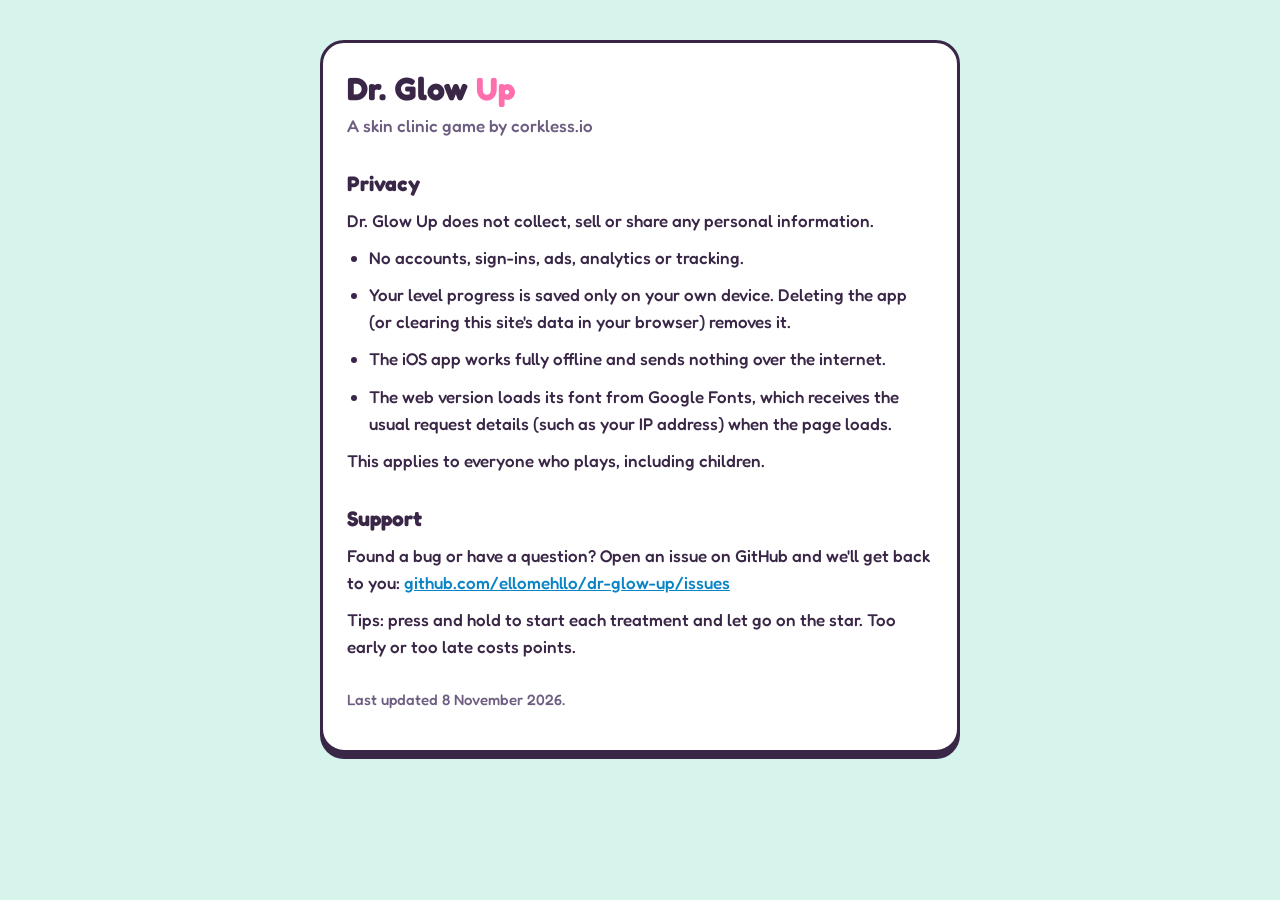
==== privacy.html @ ca66ac0e "Add privacy and support page for the iOS app listing Co-Authored-By: Claude Opus 5.5 <noreply@anthro" ====
<!doctype html>
<html lang="en">
<head>
  <meta charset="utf-8">
  <meta name="viewport" content="width=device-width, initial-scale=1">
  <title>Dr. Glow Up: Privacy and Support</title>
  <link rel="stylesheet" href="https://fonts.googleapis.com/css2?family=Fredoka:wght@500;600;700&display=swap">
  <style>
    :root { --ink: #3a2747; --muted: #6d5d80; --pink: #ff6fae; --bg: #d6f3ec; }
    * { box-sizing: border-box; }
    body { margin: 0; background: var(--bg); color: var(--ink); font: 500 17px/1.6 'Fredoka', ui-rounded, system-ui, sans-serif; }
    main { max-width: 680px; margin: 0 auto; padding: 40px 20px 64px; }
    .card { background: #fff; border: 3px solid var(--ink); border-radius: 24px; padding: 28px 24px; box-shadow: 0 6px 0 var(--ink); }
    h1 { font-weight: 700; font-size: 32px; line-height: 1.15; margin: 0 0 4px; }
    h1 span { color: var(--pink); }
    h2 { font-weight: 700; font-size: 21px; margin: 28px 0 6px; }
    p, li { margin: 0 0 10px; }
    ul { padding-left: 22px; margin: 0 0 10px; }
    .by { color: var(--muted); margin-bottom: 8px; }
    a { color: #0b84c6; }
    .small { color: var(--muted); font-size: 15px; margin-top: 28px; }
  </style>
</head>
<body>
  <main>
    <div class="card">
      <h1>Dr. Glow <span>Up</span></h1>
      <p class="by">A skin clinic game by corkless.io</p>

      <h2 id="privacy">Privacy</h2>
      <p>Dr. Glow Up does not collect, sell or share any personal information.</p>
      <ul>
        <li>No accounts, sign-ins, ads, analytics or tracking.</li>
        <li>Your level progress is saved only on your own device. Deleting the app (or clearing this site's data in your browser) removes it.</li>
        <li>The iOS app works fully offline and sends nothing over the internet.</li>
        <li>The web version loads its font from Google Fonts, which receives the usual request details (such as your IP address) when the page loads.</li>
      </ul>
      <p>This applies to everyone who plays, including children.</p>

      <h2 id="support">Support</h2>
      <p>Found a bug or have a question? Open an issue on GitHub and we'll get back to you:
        <a href="https://github.com/ellomehllo/dr-glow-up/issues">github.com/ellomehllo/dr-glow-up/issues</a></p>
      <p>Tips: press and hold to start each treatment and let go on the star. Too early or too late costs points.</p>

      <p class="small">Last updated 8 November 2026.</p>
    </div>
  </main>
</body>
</html>
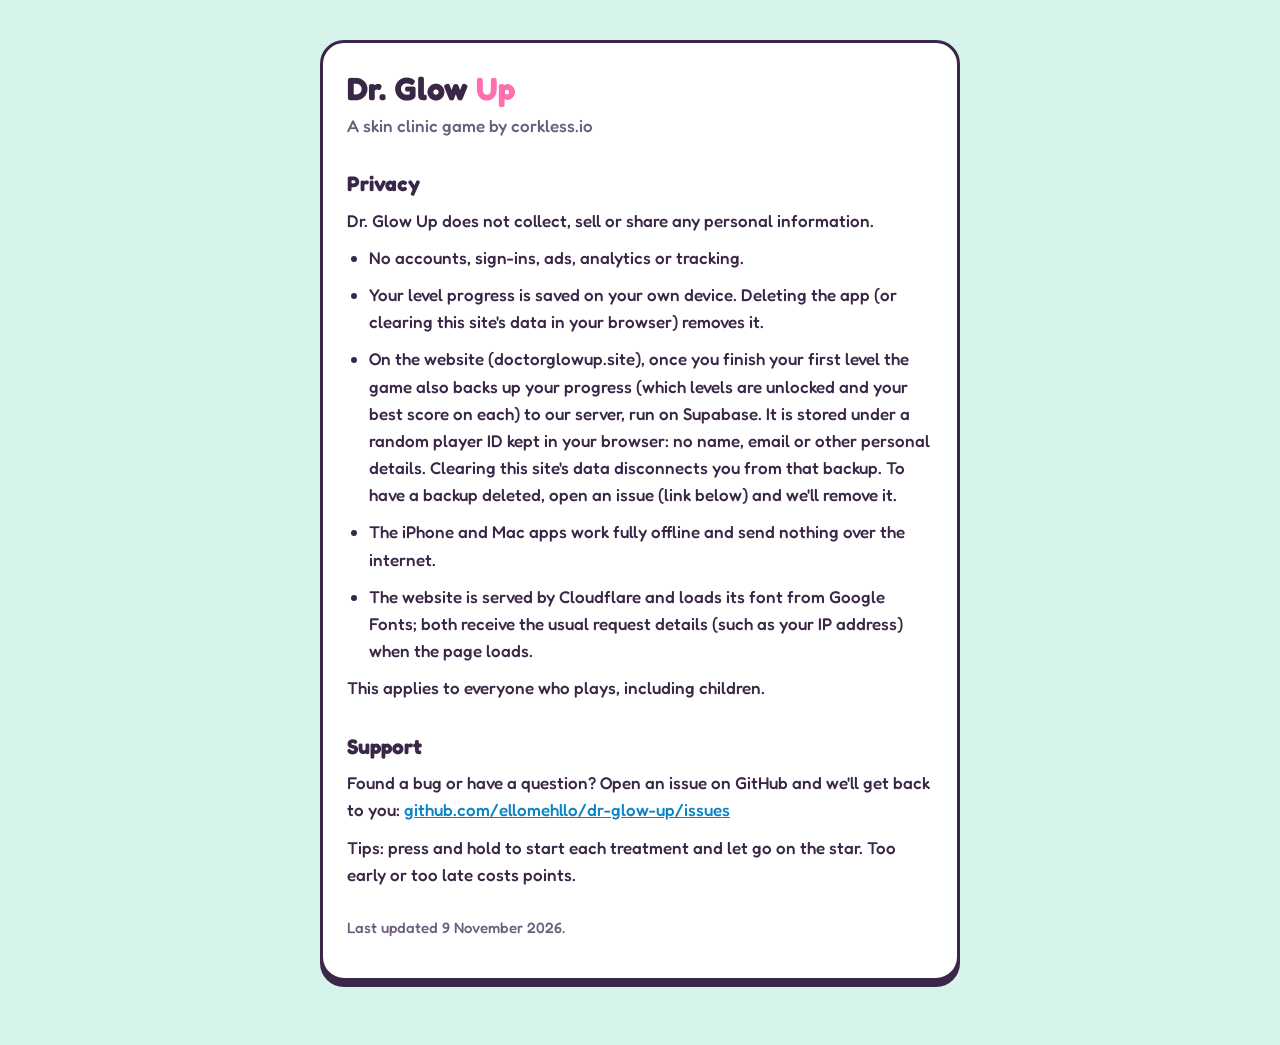
==== commit 111bca9a: "Host on doctorglowup.site with an anonymous cloud save A Cloudflare Worker serves the game at doctor" ====
--- a/privacy.html
+++ b/privacy.html
@@ -31,9 +31,10 @@
       <p>Dr. Glow Up does not collect, sell or share any personal information.</p>
       <ul>
         <li>No accounts, sign-ins, ads, analytics or tracking.</li>
-        <li>Your level progress is saved only on your own device. Deleting the app (or clearing this site's data in your browser) removes it.</li>
-        <li>The iOS app works fully offline and sends nothing over the internet.</li>
-        <li>The web version loads its font from Google Fonts, which receives the usual request details (such as your IP address) when the page loads.</li>
+        <li>Your level progress is saved on your own device. Deleting the app (or clearing this site's data in your browser) removes it.</li>
+        <li>On the website (doctorglowup.site), once you finish your first level the game also backs up your progress (which levels are unlocked and your best score on each) to our server, run on Supabase. It is stored under a random player ID kept in your browser: no name, email or other personal details. Clearing this site's data disconnects you from that backup. To have a backup deleted, open an issue (link below) and we'll remove it.</li>
+        <li>The iPhone and Mac apps work fully offline and send nothing over the internet.</li>
+        <li>The website is served by Cloudflare and loads its font from Google Fonts; both receive the usual request details (such as your IP address) when the page loads.</li>
       </ul>
       <p>This applies to everyone who plays, including children.</p>
 
@@ -42,7 +43,7 @@
         <a href="https://github.com/ellomehllo/dr-glow-up/issues">github.com/ellomehllo/dr-glow-up/issues</a></p>
       <p>Tips: press and hold to start each treatment and let go on the star. Too early or too late costs points.</p>
 
-      <p class="small">Last updated 8 November 2026.</p>
+      <p class="small">Last updated 9 November 2026.</p>
     </div>
   </main>
 </body>
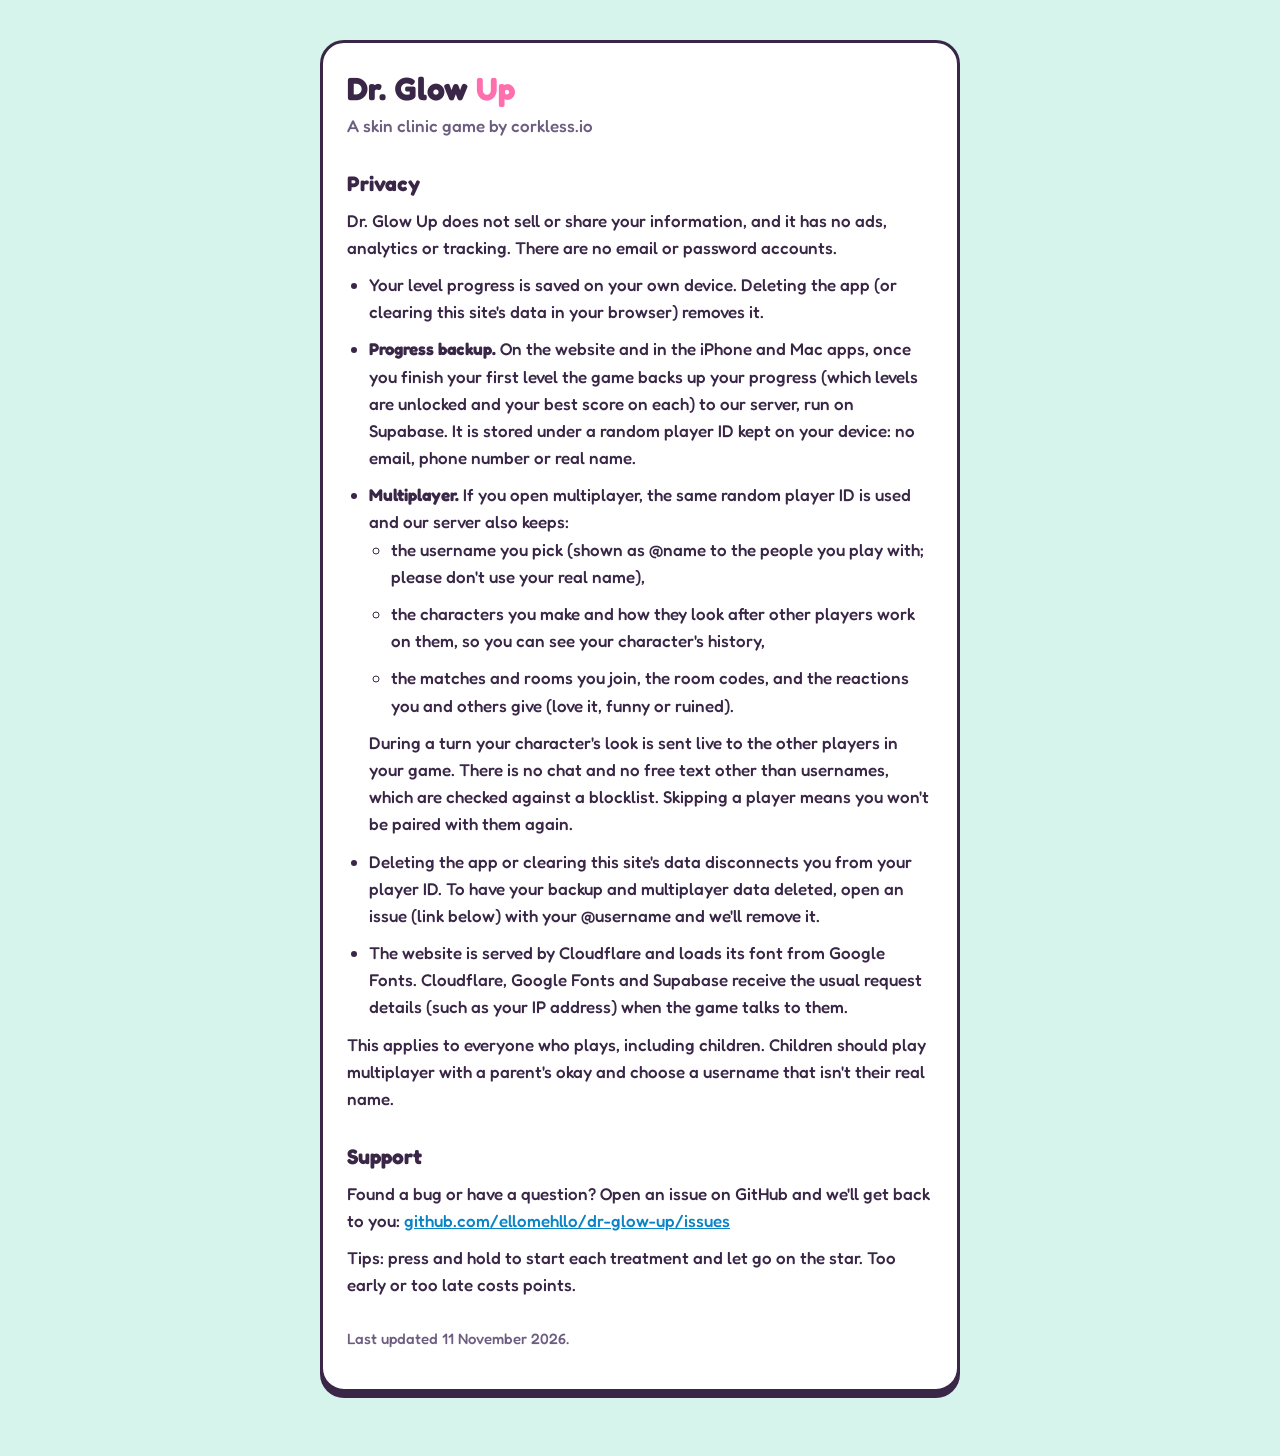
==== commit ea4c46d1: "Multiplayer in the iPhone and Mac apps; privacy policy covers multiplayer data Co-Authored-By: Claud" ====
--- a/privacy.html
+++ b/privacy.html
@@ -28,22 +28,28 @@
       <p class="by">A skin clinic game by corkless.io</p>
 
       <h2 id="privacy">Privacy</h2>
-      <p>Dr. Glow Up does not collect, sell or share any personal information.</p>
+      <p>Dr. Glow Up does not sell or share your information, and it has no ads, analytics or tracking. There are no email or password accounts.</p>
       <ul>
-        <li>No accounts, sign-ins, ads, analytics or tracking.</li>
         <li>Your level progress is saved on your own device. Deleting the app (or clearing this site's data in your browser) removes it.</li>
-        <li>On the website (doctorglowup.site), once you finish your first level the game also backs up your progress (which levels are unlocked and your best score on each) to our server, run on Supabase. It is stored under a random player ID kept in your browser: no name, email or other personal details. Clearing this site's data disconnects you from that backup. To have a backup deleted, open an issue (link below) and we'll remove it.</li>
-        <li>The iPhone and Mac apps work fully offline and send nothing over the internet.</li>
-        <li>The website is served by Cloudflare and loads its font from Google Fonts; both receive the usual request details (such as your IP address) when the page loads.</li>
+        <li><b>Progress backup.</b> On the website and in the iPhone and Mac apps, once you finish your first level the game backs up your progress (which levels are unlocked and your best score on each) to our server, run on Supabase. It is stored under a random player ID kept on your device: no email, phone number or real name.</li>
+        <li><b>Multiplayer.</b> If you open multiplayer, the same random player ID is used and our server also keeps:
+          <ul>
+            <li>the username you pick (shown as @name to the people you play with; please don't use your real name),</li>
+            <li>the characters you make and how they look after other players work on them, so you can see your character's history,</li>
+            <li>the matches and rooms you join, the room codes, and the reactions you and others give (love it, funny or ruined).</li>
+          </ul>
+          During a turn your character's look is sent live to the other players in your game. There is no chat and no free text other than usernames, which are checked against a blocklist. Skipping a player means you won't be paired with them again.</li>
+        <li>Deleting the app or clearing this site's data disconnects you from your player ID. To have your backup and multiplayer data deleted, open an issue (link below) with your @username and we'll remove it.</li>
+        <li>The website is served by Cloudflare and loads its font from Google Fonts. Cloudflare, Google Fonts and Supabase receive the usual request details (such as your IP address) when the game talks to them.</li>
       </ul>
-      <p>This applies to everyone who plays, including children.</p>
+      <p>This applies to everyone who plays, including children. Children should play multiplayer with a parent's okay and choose a username that isn't their real name.</p>
 
       <h2 id="support">Support</h2>
       <p>Found a bug or have a question? Open an issue on GitHub and we'll get back to you:
         <a href="https://github.com/ellomehllo/dr-glow-up/issues">github.com/ellomehllo/dr-glow-up/issues</a></p>
       <p>Tips: press and hold to start each treatment and let go on the star. Too early or too late costs points.</p>
 
-      <p class="small">Last updated 9 November 2026.</p>
+      <p class="small">Last updated 11 November 2026.</p>
     </div>
   </main>
 </body>
